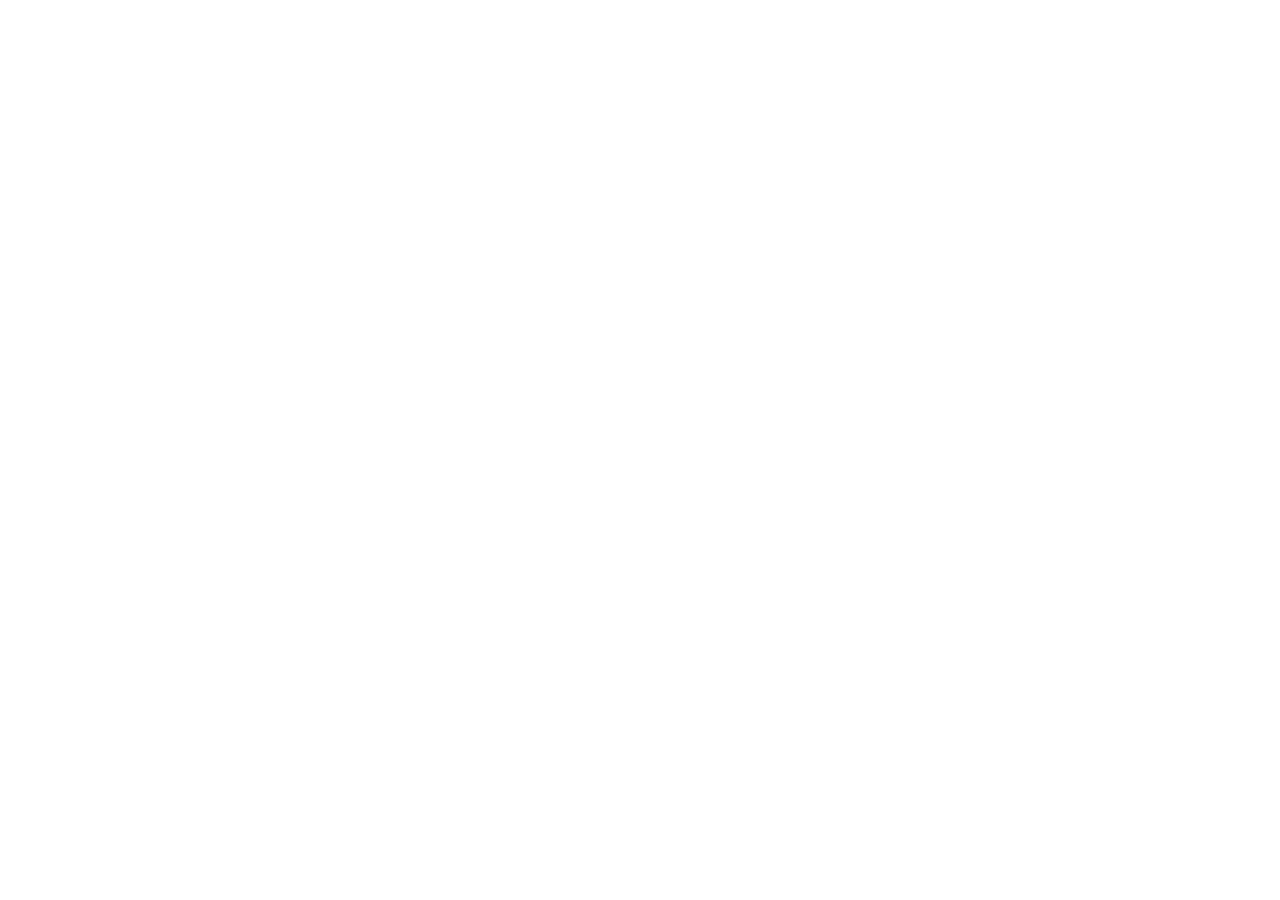
==== index.html @ 7a38572f "サイズ25に変更" ====
<!DOCTYPE html>
<html>
  <head>
    <meta charset="utf-8">
    <title>SFmesh AR marker</title>
    <script src="https://aframe.io/releases/1.2.0/aframe.min.js"></script>
    <script src="https://raw.githack.com/AR-js-org/AR.js/master/aframe/build/aframe-ar.js"></script>
  </head>
  
  <body style="margin: 0; overflow: hidden;">
    <a-scene embedded arjs>
      
      <!-- 1. 外部ファイルの定義（プリロード） -->
      <a-assets>
        <a-asset-item id="my-model" src="images/3d modeling mesh 5050のコピー.glb"></a-asset-item>
      </a-assets>

      <!-- 2. 自作マーカーの設定 -->
      <a-marker type="pattern" url="pattern-SFMESH_mark.patt">
        
        <!-- 3. 自作3Dモデルを表示 -->
        <a-gltf-model 
          src="images/3d modeling mesh 5050のコピー.glb" 
          scale="25 25 25"
          position="0 0 0" 
          rotation="0 0 0">
        </a-gltf-model>
        
      </a-marker>

      <a-entity camera></a-entity>
      
    </a-scene>
  </body>
</html>
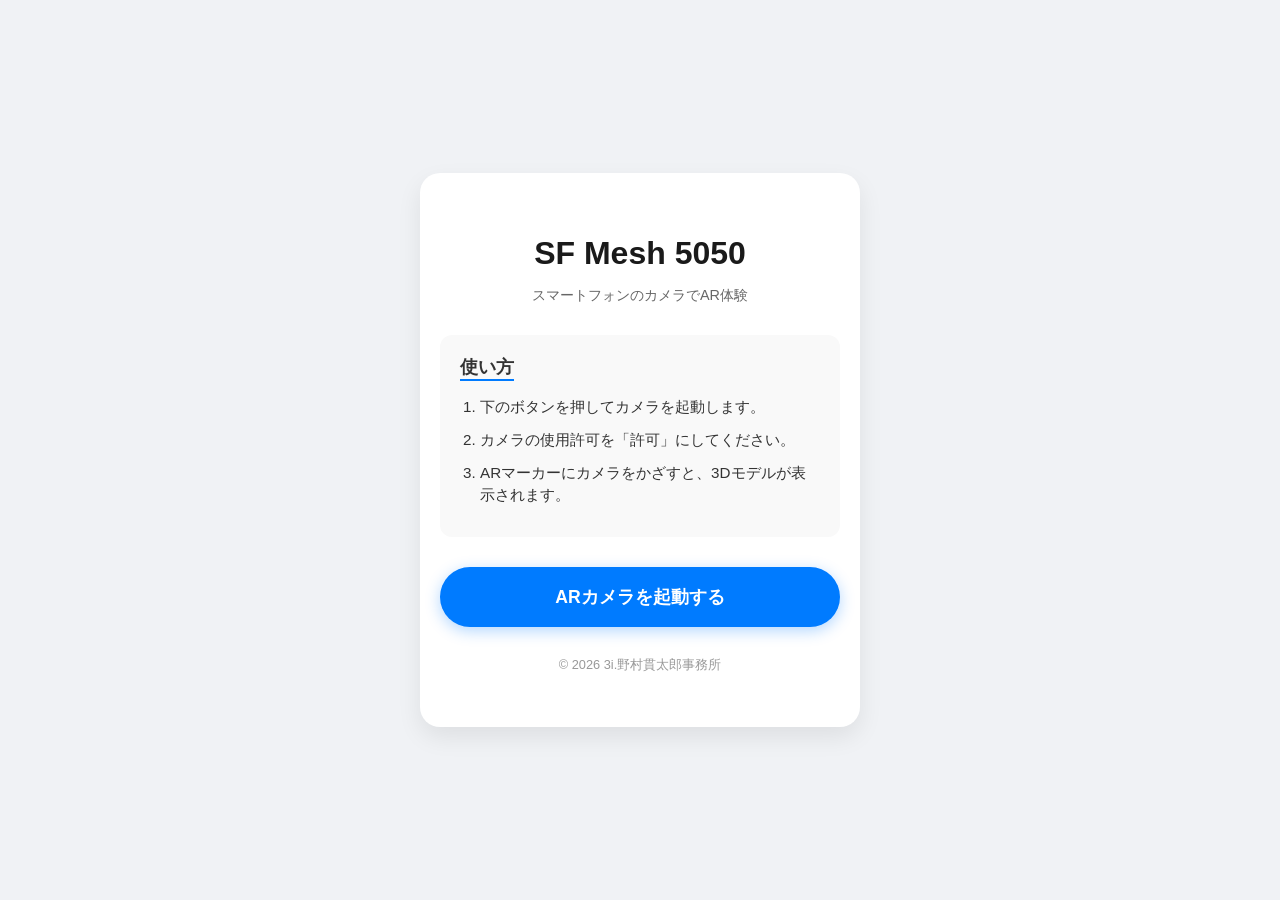
==== commit 3edaa62c: "ar/css追加/index変更" ====
--- a/index.html
+++ b/index.html
@@ -1,35 +1,37 @@
 <!DOCTYPE html>
-<html>
-  <head>
-    <meta charset="utf-8">
-    <title>SFmesh AR marker</title>
-    <script src="https://aframe.io/releases/1.2.0/aframe.min.js"></script>
-    <script src="https://raw.githack.com/AR-js-org/AR.js/master/aframe/build/aframe-ar.js"></script>
-  </head>
-  
-  <body style="margin: 0; overflow: hidden;">
-    <a-scene embedded arjs>
-      
-      <!-- 1. 外部ファイルの定義（プリロード） -->
-      <a-assets>
-        <a-asset-item id="my-model" src="images/3d modeling mesh 5050のコピー.glb"></a-asset-item>
-      </a-assets>
+<html lang="ja">
+<head>
+    <meta charset="UTF-8">
+    <meta name="viewport" content="width=device-width, initial-scale=1.0">
+    <title>SF Mesh5050 - AR体験</title>
+    <!-- 外部CSSの読み込み -->
+    <link rel="stylesheet" href="style.css">
+</head>
+<body>
 
-      <!-- 2. 自作マーカーの設定 -->
-      <a-marker type="pattern" url="pattern-SFMESH_mark.patt">
-        
-        <!-- 3. 自作3Dモデルを表示 -->
-        <a-gltf-model 
-          src="images/3d modeling mesh 5050のコピー.glb" 
-          scale="25 25 25"
-          position="0 0 0" 
-          rotation="0 0 0">
-        </a-gltf-model>
-        
-      </a-marker>
+<div class="container">
+    <header>
+        <h1 class="product-name">SF Mesh 5050</h1>
+        <p class="tagline">スマートフォンのカメラでAR体験</p>
+    </header>
 
-      <a-entity camera></a-entity>
-      
-    </a-scene>
-  </body>
+    <main>
+        <section class="how-to">
+            <h3>使い方</h3>
+            <ol>
+                <li>下のボタンを押してカメラを起動します。</li>
+                <li>カメラの使用許可を「許可」にしてください。</li>
+                <li>ARマーカーにカメラをかざすと、3Dモデルが表示されます。</li>
+            </ol>
+        </section>
+
+        <a href="ar.html" class="start-btn">ARカメラを起動する</a>
+    </main>
+
+    <footer>
+        <p>&copy; 2026 3i.野村貫太郎事務所</p>
+    </footer>
+</div>
+
+</body>
 </html>
--- a/style.css
+++ b/style.css
@@ -0,0 +1,91 @@
+/* 基本設定 */
+body {
+    margin: 0;
+    padding: 0;
+    font-family: "Helvetica Neue", Arial, "Hiragino Kaku Gothic ProN", "Hiragino Sans", Meiryo, sans-serif;
+    background-color: #f0f2f5;
+    color: #333;
+    display: flex;
+    justify-content: center;
+    align-items: center;
+    min-height: 100vh;
+}
+
+/* コンテナ */
+.container {
+    width: 90%;
+    max-width: 400px;
+    background: white;
+    padding: 40px 20px;
+    border-radius: 20px;
+    box-shadow: 0 10px 25px rgba(0,0,0,0.08);
+    text-align: center;
+}
+
+/* ヘッダー */
+.product-name {
+    font-size: 2rem;
+    margin-bottom: 10px;
+    color: #1a1a1a;
+}
+
+.tagline {
+    font-size: 0.9rem;
+    color: #666;
+    margin-bottom: 30px;
+}
+
+/* 使い方セクション */
+.how-to {
+    text-align: left;
+    background: #f9f9f9;
+    padding: 20px;
+    border-radius: 12px;
+    margin-bottom: 30px;
+}
+
+.how-to h3 {
+    margin-top: 0;
+    font-size: 1.1rem;
+    border-bottom: 2px solid #007bff;
+    display: inline-block;
+    margin-bottom: 15px;
+}
+
+.how-to ol {
+    padding-left: 20px;
+    margin: 0;
+}
+
+.how-to li {
+    margin-bottom: 10px;
+    line-height: 1.5;
+    font-size: 0.95rem;
+}
+
+/* ボタン */
+.start-btn {
+    display: block;
+    background: #007bff;
+    color: white;
+    text-decoration: none;
+    padding: 18px;
+    border-radius: 50px;
+    font-weight: bold;
+    font-size: 1.1rem;
+    transition: all 0.3s ease;
+    box-shadow: 0 4px 15px rgba(0, 123, 255, 0.3);
+}
+
+.start-btn:hover {
+    background: #0056b3;
+    transform: translateY(-2px);
+    box-shadow: 0 6px 20px rgba(0, 123, 255, 0.4);
+}
+
+/* フッター */
+footer {
+    margin-top: 30px;
+    font-size: 0.8rem;
+    color: #999;
+}
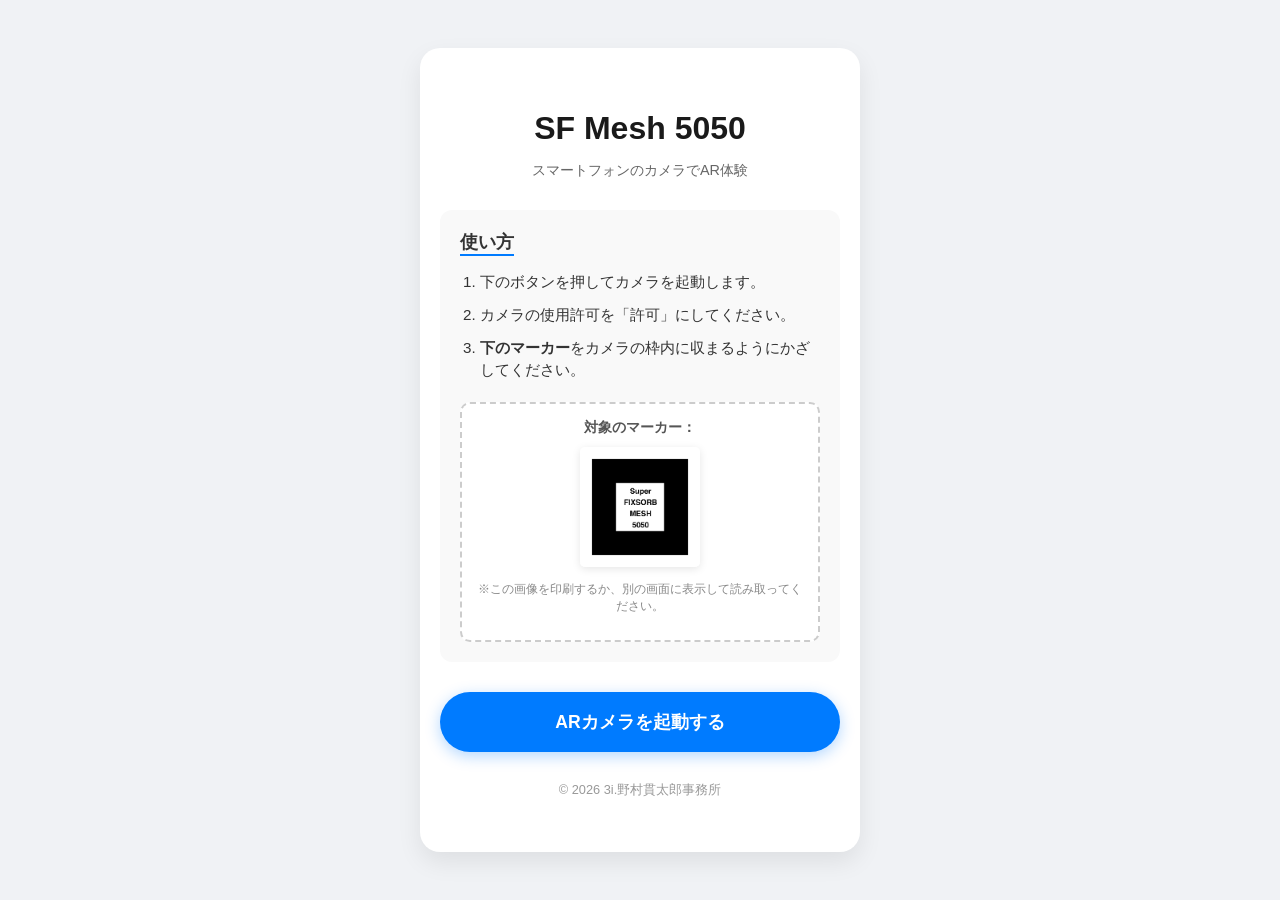
==== commit 3a0956d0: "png追加" ====
--- a/index.html
+++ b/index.html
@@ -16,14 +16,22 @@
     </header>
 
     <main>
-        <section class="how-to">
-            <h3>使い方</h3>
-            <ol>
-                <li>下のボタンを押してカメラを起動します。</li>
-                <li>カメラの使用許可を「許可」にしてください。</li>
-                <li>ARマーカーにカメラをかざすと、3Dモデルが表示されます。</li>
-            </ol>
-        </section>
+        <!-- index.html の <section class="how-to"> の中を書き換え -->
+<section class="how-to">
+    <h3>使い方</h3>
+    <ol>
+        <li>下のボタンを押してカメラを起動します。</li>
+        <li>カメラの使用許可を「許可」にしてください。</li>
+        <li><strong>下のマーカー</strong>をカメラの枠内に収まるようにかざしてください。</li>
+    </ol>
+
+    <!-- マーカー画像表示エリア -->
+    <div class="marker-preview">
+        <p>対象のマーカー：</p>
+        <img src="images/pattern-SFMESH_mark.png" alt="ARマーカー" class="marker-img">
+        <p class="marker-tip">※この画像を印刷するか、別の画面に表示して読み取ってください。</p>
+    </div>
+</section>
 
         <a href="ar.html" class="start-btn">ARカメラを起動する</a>
     </main>
--- a/style.css
+++ b/style.css
@@ -88,4 +88,35 @@
     margin-top: 30px;
     font-size: 0.8rem;
     color: #999;
+}
+
+/* マーカー表示エリアのスタイル */
+.marker-preview {
+    margin-top: 20px;
+    text-align: center;
+    background: #fff;
+    padding: 15px;
+    border: 2px dashed #ccc; /* 点線の枠で「ここを映す」感を出す */
+    border-radius: 10px;
+}
+
+.marker-preview p {
+    font-size: 0.85rem;
+    margin: 0 0 10px 0;
+    color: #555;
+    font-weight: bold;
+}
+
+.marker-img {
+    width: 120px; /* 小さめに表示 */
+    height: auto;
+    border-radius: 5px;
+    box-shadow: 0 2px 8px rgba(0,0,0,0.1);
+}
+
+.marker-tip {
+    font-size: 0.75rem !important; /* 注意書きを小さく */
+    color: #888 !important;
+    margin-top: 10px !important;
+    font-weight: normal !important;
 }
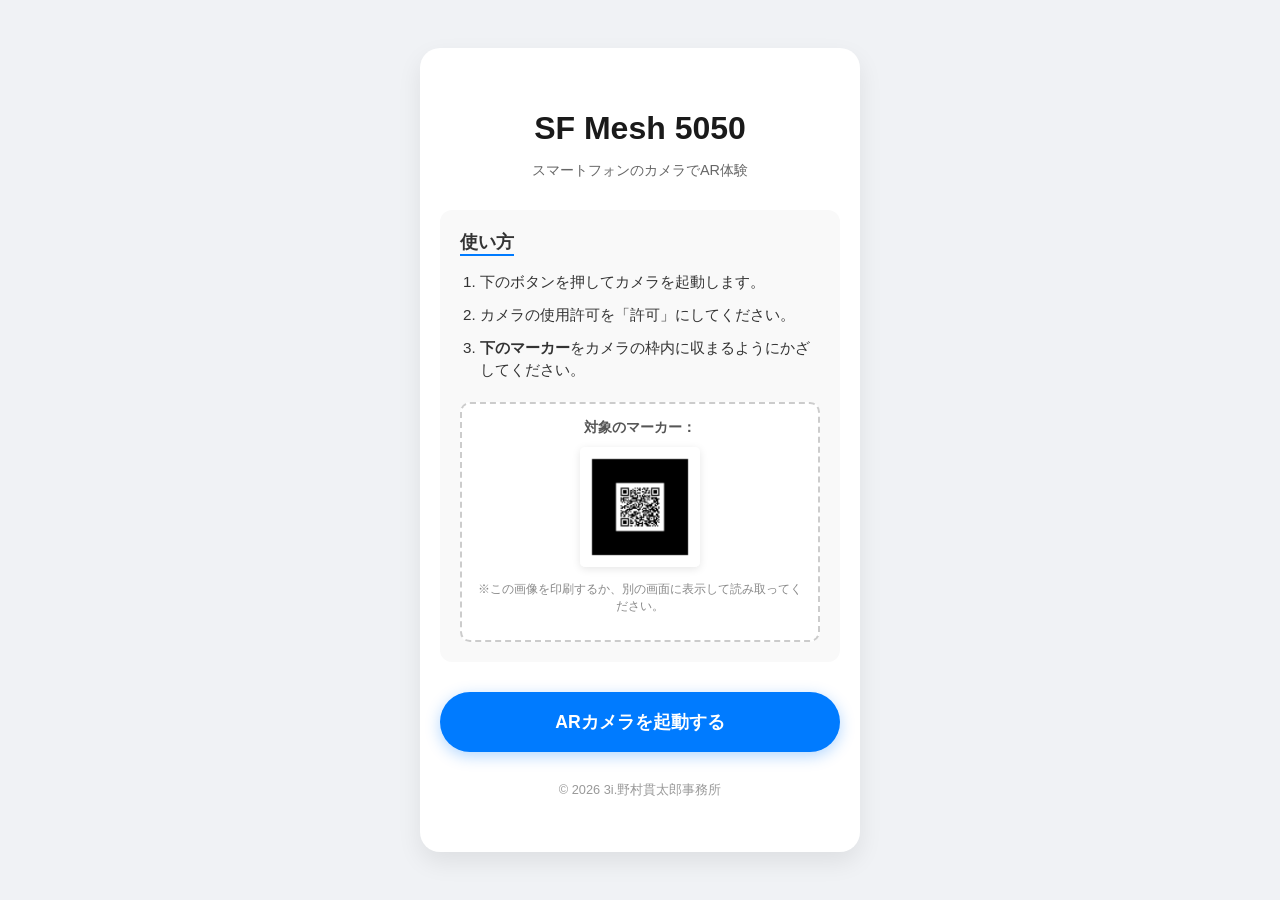
==== commit 41662ec9: "写真変更" ====
--- a/index.html
+++ b/index.html
@@ -28,7 +28,7 @@
     <!-- マーカー画像表示エリア -->
     <div class="marker-preview">
         <p>対象のマーカー：</p>
-        <img src="images/pattern-SFMESH_mark.png" alt="ARマーカー" class="marker-img">
+        <img src="images/pattern-qr_sfmesh5050_site.png" alt="ARマーカー" class="marker-img">
         <p class="marker-tip">※この画像を印刷するか、別の画面に表示して読み取ってください。</p>
     </div>
 </section>
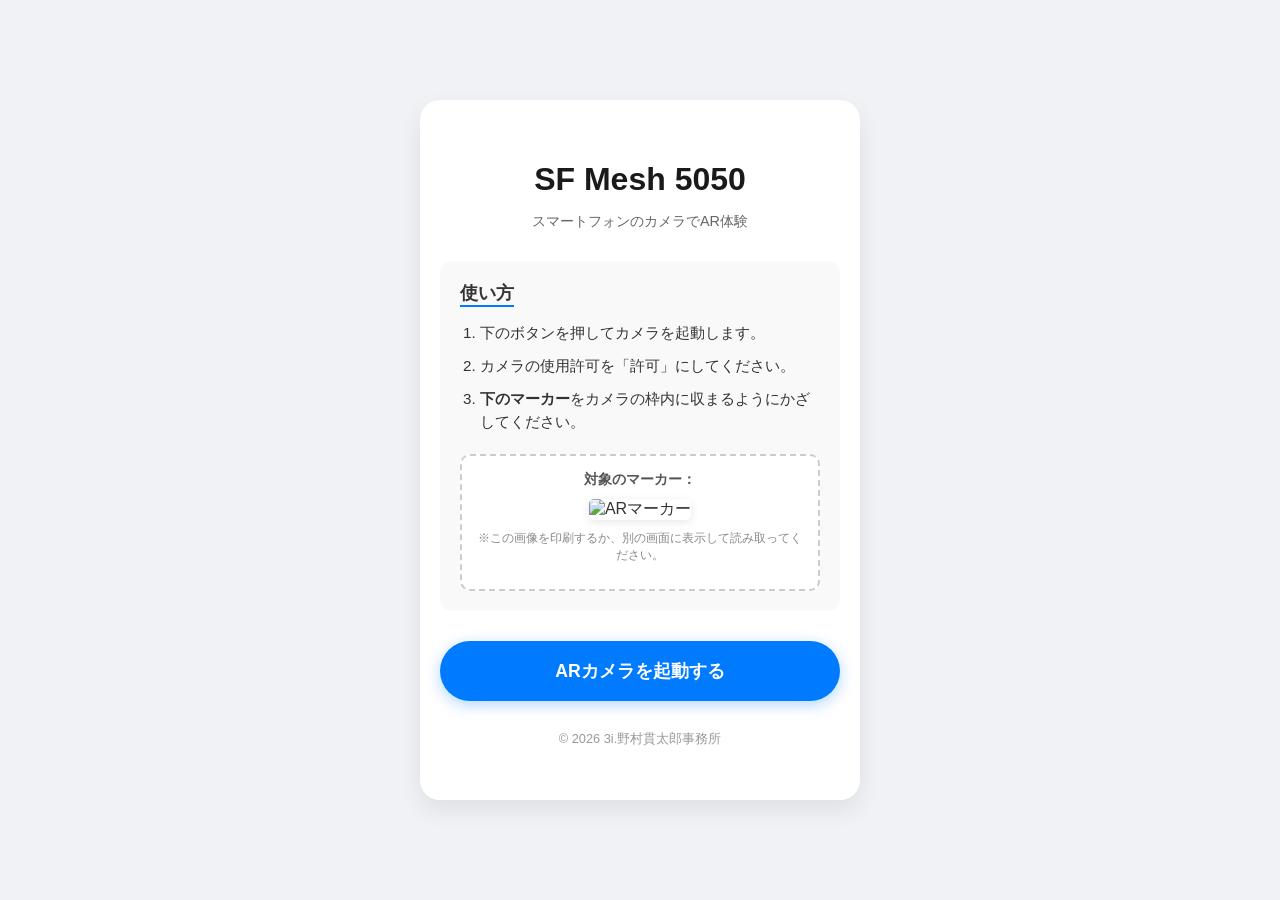
==== commit 7f071200: "全て戻す" ====
--- a/index.html
+++ b/index.html
@@ -28,7 +28,7 @@
     <!-- マーカー画像表示エリア -->
     <div class="marker-preview">
         <p>対象のマーカー：</p>
-        <img src="images/pattern-qr_sfmesh5050_site.png" alt="ARマーカー" class="marker-img">
+        <img src="images/pattern-SFMESH_mark.png" alt="ARマーカー" class="marker-img">
         <p class="marker-tip">※この画像を印刷するか、別の画面に表示して読み取ってください。</p>
     </div>
 </section>
--- a/style.css
+++ b/style.css
@@ -119,4 +119,4 @@
     color: #888 !important;
     margin-top: 10px !important;
     font-weight: normal !important;
-}+}
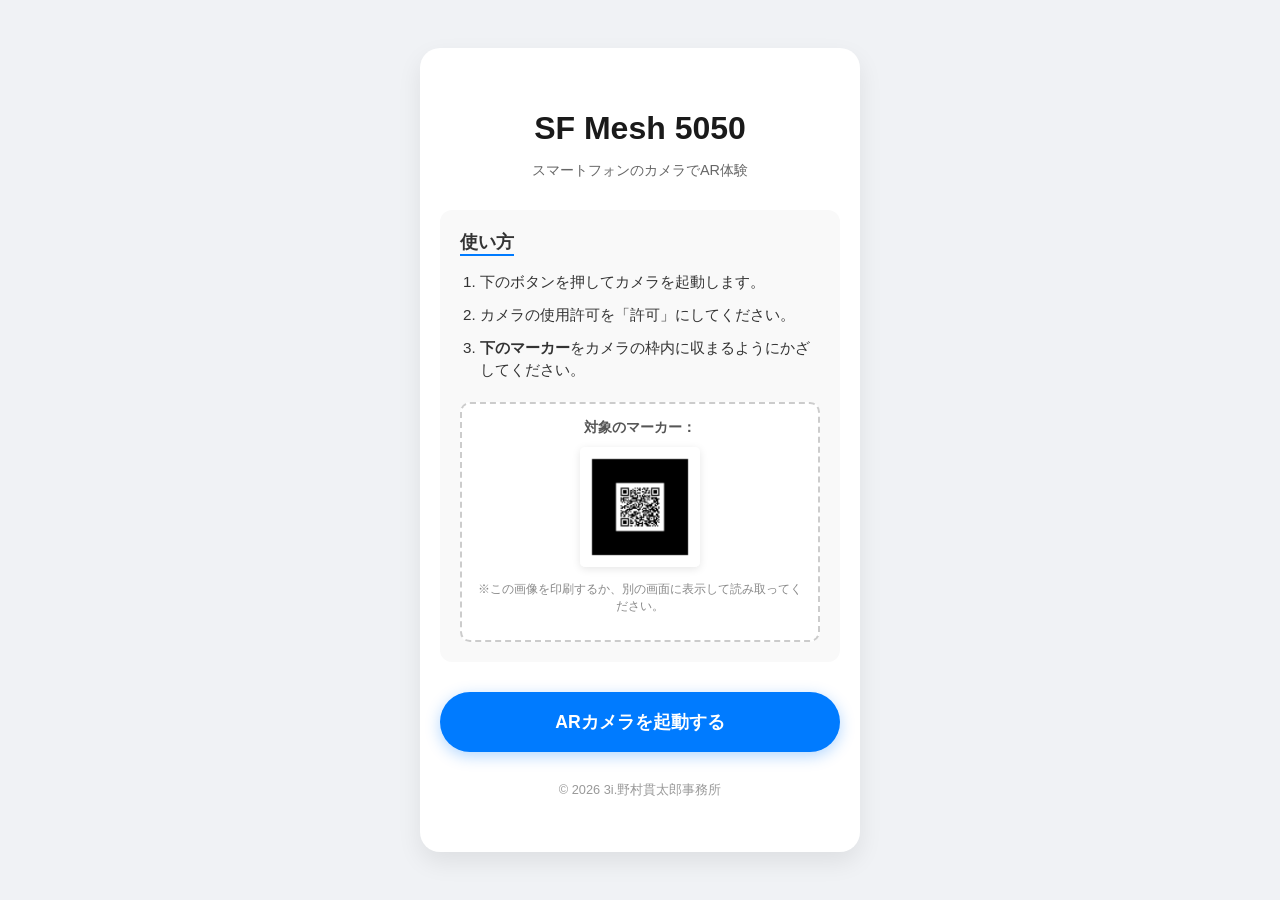
==== commit c2488028: "ar/index修正" ====
--- a/index.html
+++ b/index.html
@@ -28,7 +28,7 @@
     <!-- マーカー画像表示エリア -->
     <div class="marker-preview">
         <p>対象のマーカー：</p>
-        <img src="images/pattern-SFMESH_mark.png" alt="ARマーカー" class="marker-img">
+        <img src="images/pattern-qr_sfmesh5050_site.png" alt="ARマーカー" class="marker-img">
         <p class="marker-tip">※この画像を印刷するか、別の画面に表示して読み取ってください。</p>
     </div>
 </section>
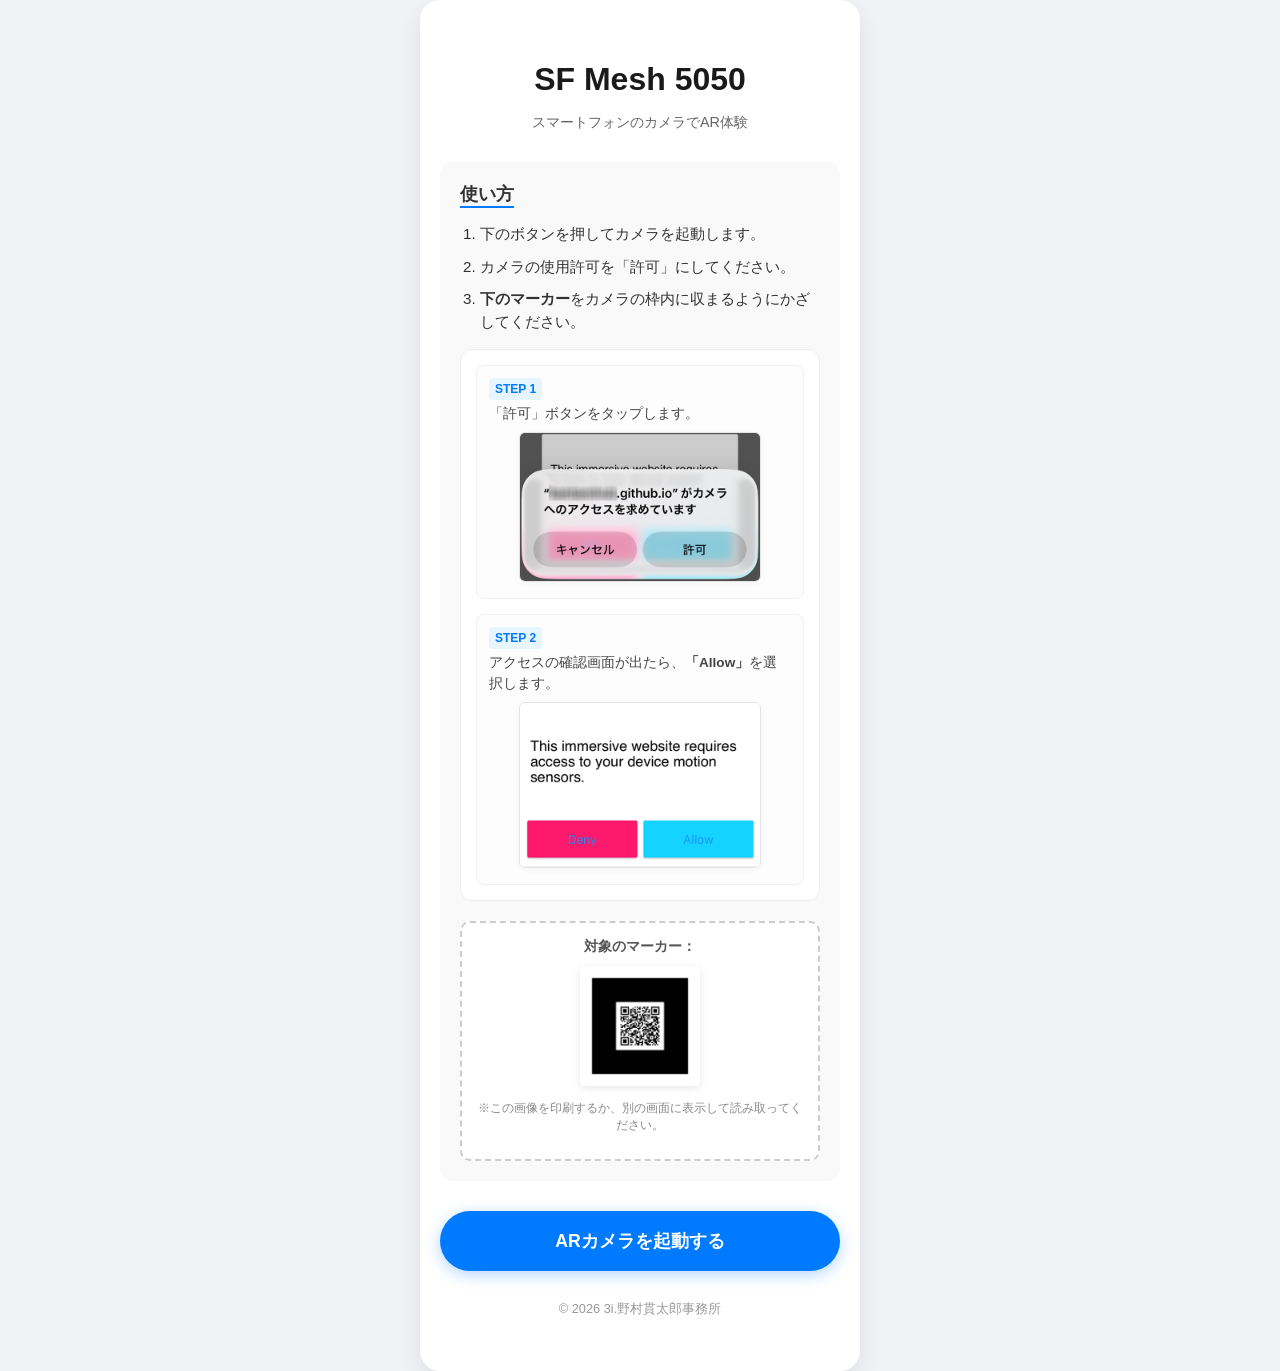
==== commit fd21d5fa: "画像追加。" ====
--- a/index.html
+++ b/index.html
@@ -7,7 +7,7 @@
     <!-- 外部CSSの読み込み -->
     <link rel="stylesheet" href="style.css">
 </head>
-<body>
+<body class="welcome-page">
 
 <div class="container">
     <header>
@@ -16,22 +16,53 @@
     </header>
 
     <main>
-        <!-- index.html の <section class="how-to"> の中を書き換え -->
-<section class="how-to">
-    <h3>使い方</h3>
-    <ol>
-        <li>下のボタンを押してカメラを起動します。</li>
-        <li>カメラの使用許可を「許可」にしてください。</li>
-        <li><strong>下のマーカー</strong>をカメラの枠内に収まるようにかざしてください。</li>
-    </ol>
+        <section class="how-to">
+            <h3>使い方</h3>
+            <ol>
+                <li>下のボタンを押してカメラを起動します。</li>
+                <li>カメラの使用許可を「許可」にしてください。</li>
+                <li><strong>下のマーカー</strong>をカメラの枠内に収まるようにかざしてください。</li>
+            </ol>
 
-    <!-- マーカー画像表示エリア -->
-    <div class="marker-preview">
-        <p>対象のマーカー：</p>
-        <img src="images/pattern-qr_sfmesh5050_site.png" alt="ARマーカー" class="marker-img">
-        <p class="marker-tip">※この画像を印刷するか、別の画面に表示して読み取ってください。</p>
-    </div>
-</section>
+            <!-- 📷 カメラ起動手順の視覚的ガイド（画像2枚） -->
+            <div class="ar-guide-container">
+                <div class="ar-steps-flex">
+                    
+                    <!-- ステップ1 -->
+                    <div class="ar-step">
+                        <p class="ar-step-text">
+                            <span class="highlight-badge">STEP 1</span><br>
+                            「許可」ボタンをタップします。
+                        </p>
+                        <div class="ar-guide-img-wrapper">
+                            <!-- ※実際の画像パス（例: images/step1.png）に合わせてください -->
+                            <img src="images/IMG_camera-git.PNG" alt="カメラ起動ボタンの確認" class="ar-guide-img">
+                        </div>
+                    </div>
+
+                    <!-- ステップ2 -->
+                    <div class="ar-step">
+                        <p class="ar-step-text">
+                            <span class="highlight-badge">STEP 2</span><br>
+                            アクセスの確認画面が出たら、<strong>「Allow」</strong>を選択します。
+                        </p>
+                        <div class="ar-guide-img-wrapper">
+                            <!-- ※実際の画像パス（例: images/step2.png）に合わせてください -->
+                            <img src="images/IMG_camera-ip.PNG" alt="カメラアクセス許可の確認" class="ar-guide-img">
+                        </div>
+                    </div>
+
+                </div>
+            </div>
+            <!-- ガイドここまで -->
+
+            <!-- マーカー画像表示エリア -->
+            <div class="marker-preview">
+                <p>対象のマーカー：</p>
+                <img src="images/pattern-qr_sfmesh5050_site.png" alt="ARマーカー" class="marker-img">
+                <p class="marker-tip">※この画像を印刷するか、別の画面に表示して読み取ってください。</p>
+            </div>
+        </section>
 
         <a href="ar.html" class="start-btn">ARカメラを起動する</a>
     </main>
--- a/style.css
+++ b/style.css
@@ -3,8 +3,12 @@
     margin: 0;
     padding: 0;
     font-family: "Helvetica Neue", Arial, "Hiragino Kaku Gothic ProN", "Hiragino Sans", Meiryo, sans-serif;
+    color: #333;
+}
+
+/* 💡 案内ページ（index.html）専用のスタイル */
+body.welcome-page {
     background-color: #f0f2f5;
-    color: #333;
     display: flex;
     justify-content: center;
     align-items: center;
@@ -96,7 +100,7 @@
     text-align: center;
     background: #fff;
     padding: 15px;
-    border: 2px dashed #ccc; /* 点線の枠で「ここを映す」感を出す */
+    border: 2px dashed #ccc;
     border-radius: 10px;
 }
 
@@ -108,15 +112,74 @@
 }
 
 .marker-img {
-    width: 120px; /* 小さめに表示 */
+    width: 120px;
     height: auto;
     border-radius: 5px;
     box-shadow: 0 2px 8px rgba(0,0,0,0.1);
 }
 
 .marker-tip {
-    font-size: 0.75rem !important; /* 注意書きを小さく */
+    font-size: 0.75rem !important;
     color: #888 !important;
     margin-top: 10px !important;
     font-weight: normal !important;
 }
+
+/* ==========================================================================
+   💡 追加：カメラ起動手順（画像2枚）のスタイル
+   ========================================================================== */
+.ar-guide-container {
+    margin-top: 15px;
+    background-color: #fff; /* カード内の要素として馴染む白背景 */
+    padding: 15px;
+    border: 1px solid #eee;
+    border-radius: 12px;
+}
+
+.ar-steps-flex {
+    display: flex;
+    flex-direction: column;
+    gap: 15px; /* ステップ間の余白 */
+}
+
+.ar-step {
+    background: #fdfdfd;
+    padding: 12px;
+    border-radius: 8px;
+    border: 1px solid #f0f0f0;
+}
+
+.ar-step-text {
+    font-size: 0.85rem;
+    line-height: 1.5;
+    color: #444;
+    margin-top: 0;
+    margin-bottom: 8px;
+    text-align: left;
+}
+
+/* ステップ番号のバッジ */
+.highlight-badge {
+    background-color: #e7f5ff;
+    color: #007bff;
+    padding: 2px 6px;
+    border-radius: 4px;
+    font-weight: bold;
+    font-size: 0.75rem;
+    display: inline-block;
+    margin-bottom: 4px;
+}
+
+/* 画像エリア */
+.ar-guide-img-wrapper {
+    text-align: center;
+}
+
+.ar-guide-img {
+    width: 100%; /* 横幅いっぱいに綺麗にフィット */
+    max-width: 240px; /* 大きくなりすぎないように制限 */
+    height: auto;
+    border-radius: 6px;
+    border: 1px solid #e5e5e5;
+    box-shadow: 0 2px 6px rgba(0,0,0,0.04);
+}
